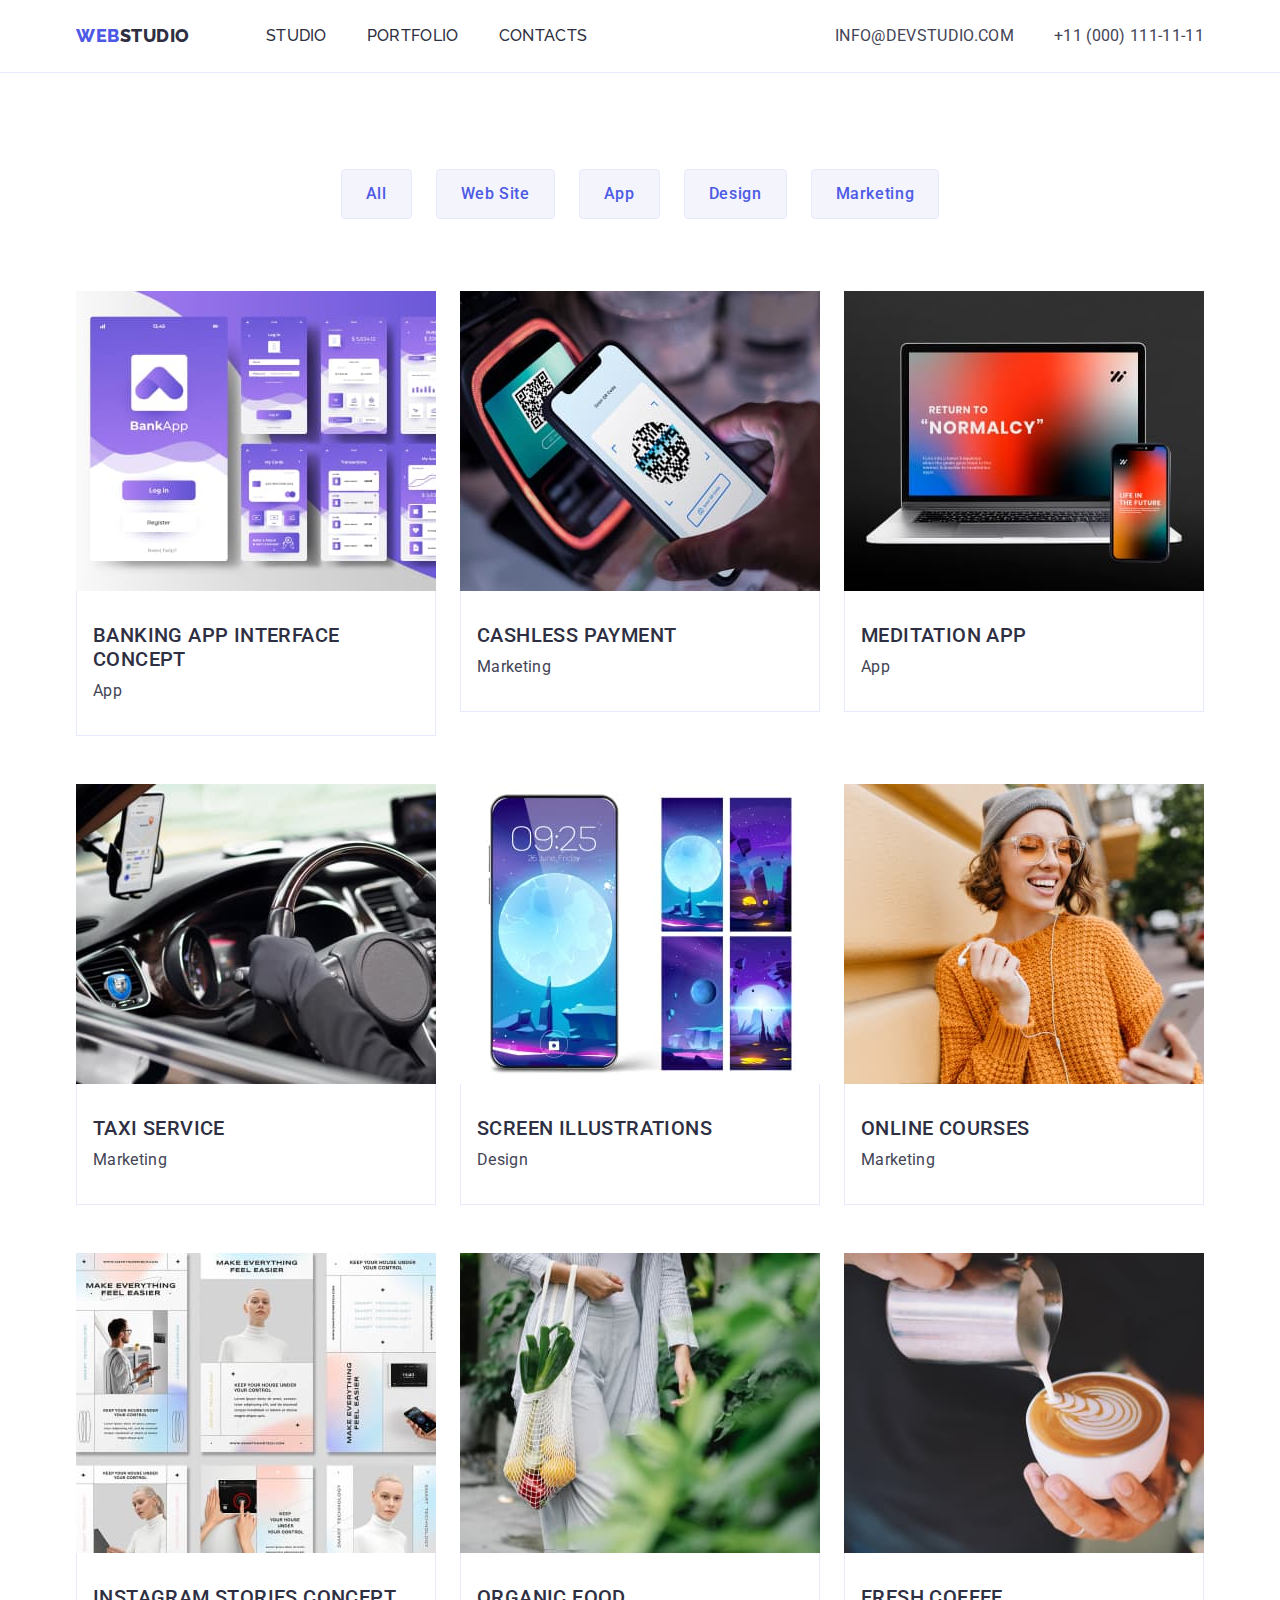
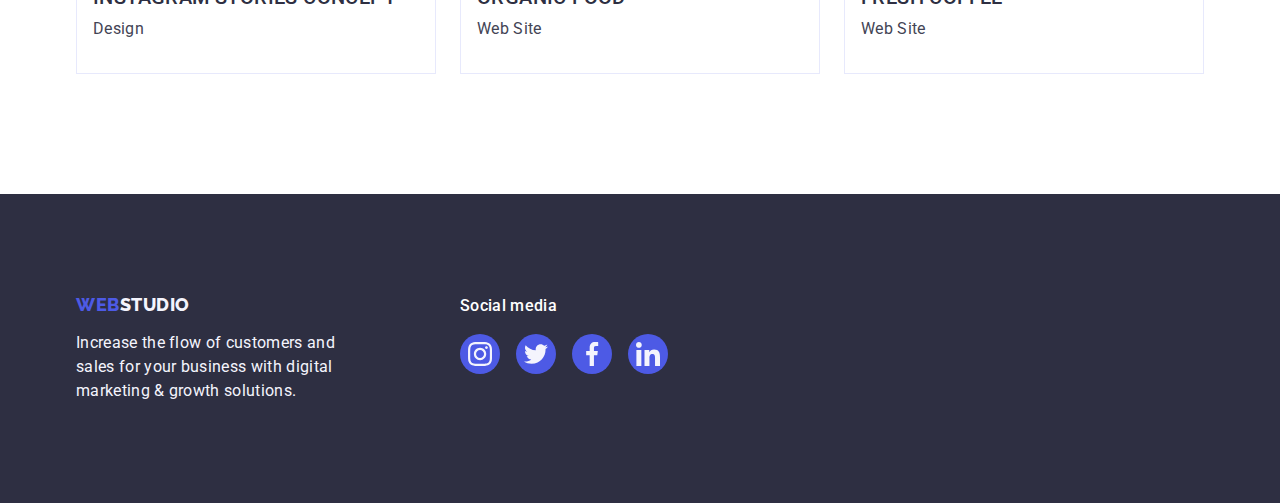
==== portfolio.html @ 532ce107 "initial" ====
<!DOCTYPE html>
<html lang="en">
  <head>
    <link
      rel="stylesheet"
      href="https://cdnjs.cloudflare.com/ajax/libs/modern-normalize/2.0.0/modern-normalize.min.css"
      integrity="sha512-4xo8blKMVCiXpTaLzQSLSw3KFOVPWhm/TRtuPVc4WG6kUgjH6J03IBuG7JZPkcWMxJ5huwaBpOpnwYElP/m6wg=="
      crossorigin="anonymous"
      referrerpolicy="no-referrer"
    />
    <link rel="preconnect" href="https://fonts.googleapis.com" />
    <link rel="preconnect" href="https://fonts.gstatic.com" crossorigin />
    <link
      href="https://fonts.googleapis.com/css2?family=Raleway:wght@100;200;300;400;500;600;700;800;900&family=Roboto:wght@100;300;400;500;700;900&display=swap"
      rel="stylesheet"
    />
    <link rel="preconnect" href="https://fonts.googleapis.com" />
    <link rel="preconnect" href="https://fonts.gstatic.com" crossorigin />
    <link
      href="https://fonts.googleapis.com/css2?family=Roboto:wght@100;300;400;500;700;900&display=swap"
      rel="stylesheet"
    />
    <link rel="stylesheet" href="./css/styles.css" />
    <meta charset="UTF-8" />
    <meta name="viewport" content="width=device-width, initial-scale=1.0" />
    <title>Document</title>
  </head>
  <body>
    <header class="header">
      <div class="headcon container">
        <nav class="nav-logo nav">
          <a href="./portfolio.html" class="nav-logo link"
            >Web<span class="span">Studio</span></a
          >
          <ul class="list">
            <li>
              <a href="./index.html" class="nav-link-list link">Studio</a>
            </li>
            <li>
              <a href="./portfolio.html" class="nav-link-list link"
                >Portfolio</a
              >
            </li>
            <li>
              <a href="contacts.html" class="nav-link-list link">Contacts</a>
            </li>
          </ul>
        </nav>
        <address class="address">
          <ul class="list">
            <li>
              <a href="mailto:info@devstudio.com" class="address-list link"
                >info@devstudio.com</a
              >
            </li>
            <li>
              <a href="tel:+110001111111" class="address-list link"
                >+11 (000) 111-11-11</a
              >
            </li>
          </ul>
        </address>
      </div>
    </header>
    <main>
      <section class="section-p">
        <div class="container">
          <h1 class="visually-hidden">it can not be empty</h1>

          <ul class="list-p">
            <li><button type="button" class="pbutton">All</button></li>
            <li><button type="button" class="pbutton">Web Site</button></li>
            <li><button type="button" class="pbutton">App</button></li>
            <li><button type="button" class="pbutton">Design</button></li>
            <li><button type="button" class="pbutton">Marketing</button></li>
          </ul>
          <ul class="list-p-two">
            <li class="list-p-two-item">
              <a href="" class="port link">
                <img
                  src="./images/pimg1.jpg"
                  alt="image"
                  width="360"
                  class="display"
                />
                <div class="list-p-two-con">
                  <h2 class="section-list">Banking App Interface Concept</h2>
                  <p class="section-par">App</p>
                </div>
              </a>
            </li>
            <li class="list-p-two-item">
              <a href="" class="port link">
                <img
                  src="./images/pimg2.jpg"
                  alt="image"
                  width="360"
                  class="display"
                />
                <div class="list-p-two-con">
                  <h2 class="section-list">Cashless Payment</h2>
                  <p class="section-par">Marketing</p>
                </div>
              </a>
            </li>
            <li class="list-p-two-item">
              <a href="" class="port link">
                <img
                  src="./images/pimg3.jpg"
                  alt="image"
                  width="360"
                  class="display"
                />
                <div class="list-p-two-con">
                  <h2 class="section-list">Meditation App</h2>
                  <p class="section-par">App</p>
                </div>
              </a>
            </li>
            <li class="list-p-two-item">
              <a href="" class="port link">
                <img
                  src="./images/pimg4.jpg"
                  alt="image"
                  width="360"
                  class="display"
                />
                <div class="list-p-two-con">
                  <h2 class="section-list">Taxi Service</h2>
                  <p class="section-par">Marketing</p>
                </div>
              </a>
            </li>
            <li class="list-p-two-item">
              <a href="" class="port link">
                <img
                  src="./images/pimg5.jpg"
                  alt="image"
                  width="360"
                  class="display"
                />
                <div class="list-p-two-con">
                  <h2 class="section-list">Screen Illustrations</h2>
                  <p class="section-par">Design</p>
                </div>
              </a>
            </li>
            <li class="list-p-two-item">
              <a href="" class="port link">
                <img
                  src="./images/pimg6.jpg"
                  alt="image"
                  width="360"
                  class="display"
                />
                <div class="list-p-two-con">
                  <h2 class="section-list">Online Courses</h2>
                  <p class="section-par">Marketing</p>
                </div>
              </a>
            </li>
            <li class="list-p-two-item">
              <a href="" class="port link">
                <img
                  src="./images/pimg7.jpg"
                  alt="image"
                  width="360"
                  class="display"
                />
                <div class="list-p-two-con">
                  <h2 class="section-list">Instagram Stories Concept</h2>
                  <p class="section-par">Design</p>
                </div>
              </a>
            </li>
            <li class="list-p-two-item">
              <a href="" class="port link">
                <img
                  src="./images/pimg8.jpg"
                  alt="image"
                  width="360"
                  class="display"
                />
                <div class="list-p-two-con">
                  <h2 class="section-list">Organic Food</h2>
                  <p class="section-par">Web Site</p>
                </div>
              </a>
            </li>
            <li class="list-p-two-item">
              <a href="" class="port link">
                <img
                  src="./images/pimg9.jpg"
                  alt="image"
                  width="360"
                  class="display"
                />
                <div class="list-p-two-con">
                  <h2 class="section-list">Fresh Coffee</h2>
                  <p class="section-par">Web Site</p>
                </div>
              </a>
            </li>
          </ul>
        </div>
      </section>
    </main>
    <footer class="foter">
        <div class="container">
          <div class="footer-wrap">
            <a href="./index.html" class="nav-logo link footer-link"
              >Web<span class="span-foter">Studio</span></a
            >
            <p class="foter-par">
              Increase the flow of customers and sales for your business with
              digital marketing & growth solutions.
            </p>
          </div>
          
          <div>
            <p class="footer-socmed">Social media</p>
            <ul class="footer-socmed-list">
              <!-- Insta -->
              <li class="footer-socmed-items">
                <a href="" class="footer-socmed-listitems-link">
                  <svg
                    class="socmed-svg"
                    xmlns="http://www.w3.org/2000/svg"
                    width="24"
                    height="24"
                  >
                  <use href="./images/icons.svg#foot-insta"></use>
                  </svg>
                </a>
              </li>
  
              <!-- Twitter -->
              <li class="footer-socmed-items">
                <a href="" class="footer-socmed-listitems-link">
                  <svg
                    class="socmed-svg"
                    xmlns="http://www.w3.org/2000/svg"
                    width="24"
                    height="24"
                  >
                  <use href="./images/icons.svg#foot-twit"></use>
                  </svg>
                </a>
              </li>
  
              <!-- facebook -->
              <li class="footer-socmed-items">
                <a href="" class="footer-socmed-listitems-link">
                  <svg
                    class="socmed-svg"
                    xmlns="http://www.w3.org/2000/svg"
                    width="24"
                    height="24"
                  >
                  <use href="./images/icons.svg#foot-fb"></use>
                  </svg>
                </a>
              </li>
  
              <!-- linkedin -->
              <li class="footer-socmed-items">
                <a href="" class="footer-socmed-listitems-link">
                  <svg
                    class="socmed-svg"
                    xmlns="http://www.w3.org/2000/svg"
                    width="24"
                    height="24"
                  >
                  <use href="./images/icons.svg#foot-link"></use>
                  </svg>
                </a>
              </li>  
  
            </ul>
          </div>
        </div>
      </footer>
  </body>
</html>
---- css/styles.css ----
:root {
  --blue: #4d5ae5;
  --grey: #2e2f42;
  --secbgcolor: #2e2f42;
  --parcolor: #434455;
  --fotcolor: #f4f4fd;
  --white:#fff;
}
* {
  box-sizing: border-box;
  margin: 0;
  padding: 0;
}
body {
  font-family: "Roboto", sans-serif;
  color: #434455;
  background-color: #ffffff;
}
.h-shadow {
  box-shadow: 0px 2px 1px rgba(46, 47, 66, 0.08),
    0px 1px 1px rgba(46, 47, 66, 0.16), 0px 1px 6px rgba(46, 47, 66, 0.08);
}
.nav-logo {
  font-family: "Raleway", sans-serif;
  font-weight: 800;
  font-size: 18px;
  line-height: 1.17;
  letter-spacing: 0.03em;
  text-transform: uppercase;
  color: var(--blue);
  margin-right: 76px;
}
.headcon {
  display: flex;
  justify-content: space-between;
  height: 72px;
}
.link {
  text-decoration: none;
  text-transform: uppercase;
}
.span {
  color: #2e2f42;
}
.list {
  list-style: none;
  display: flex;
  gap: 40px;
}
.nav-link-list {
  font-weight: 500;
  font-size: 16px;
  color: var(--grey);

  line-height: 1.5;
  letter-spacing: 0.02em;
  padding: 24px 0 24px;
}

.nav-link-list:hover {
  color: #404bbf;
}
.nav-link-list:focus {
  color: #404bbf;
}
.address {
  font-style: normal;
}
.address-list {
  line-height: 1.5;
  letter-spacing: 0.02em;
  color: #434455;
}

.address-list:hover {
  color: #404bbf;
}
.address-list:focus {
  color: #404bbf;
}
.sectionone {
  background-color: var(--secbgcolor);
  padding: 188px 0;
  margin: 0 auto;
  max-width: 1440px;
  background-image: linear-gradient(
      rgba(46, 47, 66, 0.7),
      rgba(46, 47, 66, 0.7)
    ),
    url(../images/people-office.jpg);
  background-repeat: no-repeat;
  background-position: center;
  background-size: cover;
}
.list-svg {
  display: flex;
  align-items: center;
  justify-content: center;
  height: 112px;
  background-color: #f4f4fd;
  border-radius: 4px;
  margin-bottom: 8px;
}
.section-header {
  font-size: 56px;
  line-height: 1.07;
  text-align: center;
  letter-spacing: 0.02em;
  color: #ffffff;
  max-width: 496px;
  margin: 0 auto 48px;
}
.button {
  background-color: #4d5ae5;
  font-family: "Roboto", sans-serif;
  font-weight: 500;
  font-size: 16px;
  line-height: 1.5;
  letter-spacing: 0.04em;
  color: #ffffff;
  cursor: pointer;
  display: block;
  min-width: 169px;
  height: 56px;
  border: none;
  border-radius: 4px;
  margin: 0 auto;
}
.pbutton {
  font-family: "Roboto", sans-serif;
  font-weight: 500;
  font-size: 16px;
  line-height: 1.5;
  letter-spacing: 0.04em;
  color: var(--blue);
  background-color: var(--fotcolor);
  cursor: pointer;
  padding: 12px 24px;
  border: 1px solid #e7e9fc;
  border-radius: 4px;
}

.button:hover {
  background-color: #404bbf;
}
.button:focus {
  background-color: #404bbf;
}
/* .card-section {
  box-shadow: 0px 1px 6px rgba(46, 47, 66, 0.08),
    0px 1px 1px rgba(46, 47, 66, 0.16), 0px 2px 1px rgba(46, 47, 66, 0.8);
    border-radius: 0px 0px 4px 4px;

} */
.social-media{
    display: flex;
    justify-content: center;
    gap: 24px;
}
.section-list {
  font-weight: 500;
  font-size: 20px;
  line-height: 1.2;
  letter-spacing: 0.02em;
  color: var(--secbgcolor);
  margin-bottom: 8px;
  text-align: left;
}
.section-par {
  font-size: 16px;
  line-height: 1.5;
  letter-spacing: 0.02em;
  color: var(--parcolor);
  text-align: left;
  text-transform: capitalize;
}
.section-c-head {
  font-size: 36px;
  line-height: 1.11;
  text-align: center;
  letter-spacing: 0.02em;
  text-transform: capitalize;
  color: var(--secbgcolor);
  margin-bottom: 72px;
}
.section-c-item {
  width: calc((100% - 48px) / 3);
}
.section-d {
  background-color: #f4f4fd;
  padding: 120px 0;
}
.section-d-list {
  background-color: #ffffff;
  width: calc((100% - 72px) / 4);
  border-radius: 0px 0px 4px 4px;
  /* h4 */
  box-shadow: 0px 1px 6px rgba(46, 47, 66, 0.08),
    0px 1px 1px rgba(46, 47, 66, 0.16), 0px 2px 1px rgba(46, 47, 66, 0.08);
}
.socmed{
width: 40px;
height: 40px;
list-style: none;
}
.socmed-link{
  width: 100%;
  height: 100%;
  background-color: var(--blue);
  border-radius: 50%;
  display: flex;
  align-items: center;
  justify-content: center;
}
.socmed-link:hover{
  background-color: #404bbf ;
}
.socmed-link:focus{
  background-color: #404bbf ;
}
.socmed-svg{
fill: var(--fotcolor);
}

/* section5 */
.customers{
 padding: 120px 0; 
}
.cust-header{
font-size: 36px;
line-height: 1.11;
color: var(--grey);
margin-bottom: 72px;
}
.cust-list{
  display: flex;
  gap: 24px;
  list-style: none;
}
.cust-list-item{
  width: calc((100% - 120px) / 6);
  height: 88px;
}
.cust-list-link{
  width: 100%;
  height: 100%;
  border: 1px solid #8e8f99;
  border-radius: 4px;
  display: flex;
  align-items: center;
  justify-content: center;
  color: #8e8f99;
}
.cust-list-link:hover, .cust-list-link:focus{
  border-color: #404bbf ;
  color:  #404bbf ;
}


.cust-svg{
  fill: currentColor;
}


/* footer */
/* hw4 */
.footer-wrap{
  margin-right: 120px;
}
.footer-socmed{
font-weight: 500;
font-size: 16px;
line-height: 1.5;
letter-spacing: 0.02em;
color:var(--white);
margin-bottom: 16px;
}

.footer-socmed-list{
  display: flex;
  gap: 16px;
  list-style: none;
}
.footer-socmed-items{
  width: 40px;
  height: 40px;
}
.footer-socmed-listitems-link{
  width: 100%;
  height: 100%;
  background-color: var(--blue);
  border-radius: 50%;
  display: flex;
  align-items: center;
  justify-content: center;
}
.footer-socmed-listitems-link:hover, .footer-socmed-listitems-link:focus{
  background-color: #31d0aa;
}
/* .foot-socmed-svg{
  fill: var(--fotcolor);
} */
.foter {
  background-color: var(--grey);
  padding: 100px 0;
}
.foter>.container{
  display:flex;
  align-items: baseline;
}
.span-foter {
  color: #f4f4fd;
}
.foter-par {
  line-height: 1.5;
  color: var(--fotcolor);
  letter-spacing: 0.02em;
  max-width: 264px;
}

.pbutton:hover, .pbutton:focus {
  color: #ffffff;
  background-color: #404bbf;
  border: 1px solid transparent;
  box-shadow: 0px 3px 1px rgba(0, 0, 0, 0.1), 0px 2px 1px rgba(0, 0, 0, 0.08),
    0px 2px 2px rgba(0, 0, 0, 0.12);
}
.port.link{
  display: block;
}
.port.link:hover, .port.link:focus{
  box-shadow: 0px 1px 6px rgba(46, 47, 66, 0.08),
  0px 1px 1px rgba(46, 47, 66, 0.16), 0px 2px 1px rgba(46, 47, 66, 0.08);
}
.display {
  display: block;
}
.header {
  border-bottom: 1px solid #e7e9fc;
}
.container {
  /* display: flex; */
  width: 1158px;
  margin: 0 auto;
  padding: 0 15px;
}

.nav,
.address {
  display: flex;
  align-items: center;
}
.sectiontwo {
  padding: 120px 0;
}
.listabout {
  list-style: none;
  display: flex;
  gap: 24px;
}
.section-par-team {
  font-size: 16px;
  line-height: 1.5;
  letter-spacing: 0.02em;
  color: var(--parcolor);
  text-align: center;
}
.listabout .section-par {
  font-size: 16px;
  line-height: 1.5;
  letter-spacing: 0.02em;
  color: var(--parcolor);
  text-align: left;
  /* text-align: center; */
}
.visually-hidden {
  position: absolute;
  width: 1px;
  height: 1px;
  margin: -1px;
  border: 0;
  padding: 0;

  white-space: nowrap;
  clip-path: inset(100%);
  clip: rect(0 0 0 0);
  overflow: hidden;
  outline: 0;
  outline-offset: 0;
}
.list-item {
  /* margin-right: 24px;    */
  width: calc((100% - 72px) / 4);
}

.section-c {
  padding: 120px;
}
.section-c-item {
  width: calc((100% - 48px) / 3);
}

.section-d-header {
  text-align: center;
  margin-bottom: 8px;
}
.section-d-item {
  padding: 32px 0;
}
.footer-link {
  display: inline-block;
  margin-bottom: 16px;
}
.section-p {
  padding-top: 96px;
  padding-bottom: 120px;
}
.list-p {
  list-style: none;
  display: flex;
  justify-content: center;
  margin-bottom: 72px;
  gap: 24px;
}
.list-p-two {
  list-style: none;
  display: flex;
  flex-wrap: wrap;
  column-gap: 24px;
  row-gap: 48px;
}
.list-p-two-item {
  width: calc((100% - 48px) / 3);
}
.list-p-two-con {
  padding: 32px 16px;
  border: 1px solid #e7e9fc;
  border-top: none;
}
.foterlink {
  line-height: 1.5;
  display: inline-block;
  letter-spacing: 0.02em;
  max-width: 264px;
  margin-bottom: 16px;
}
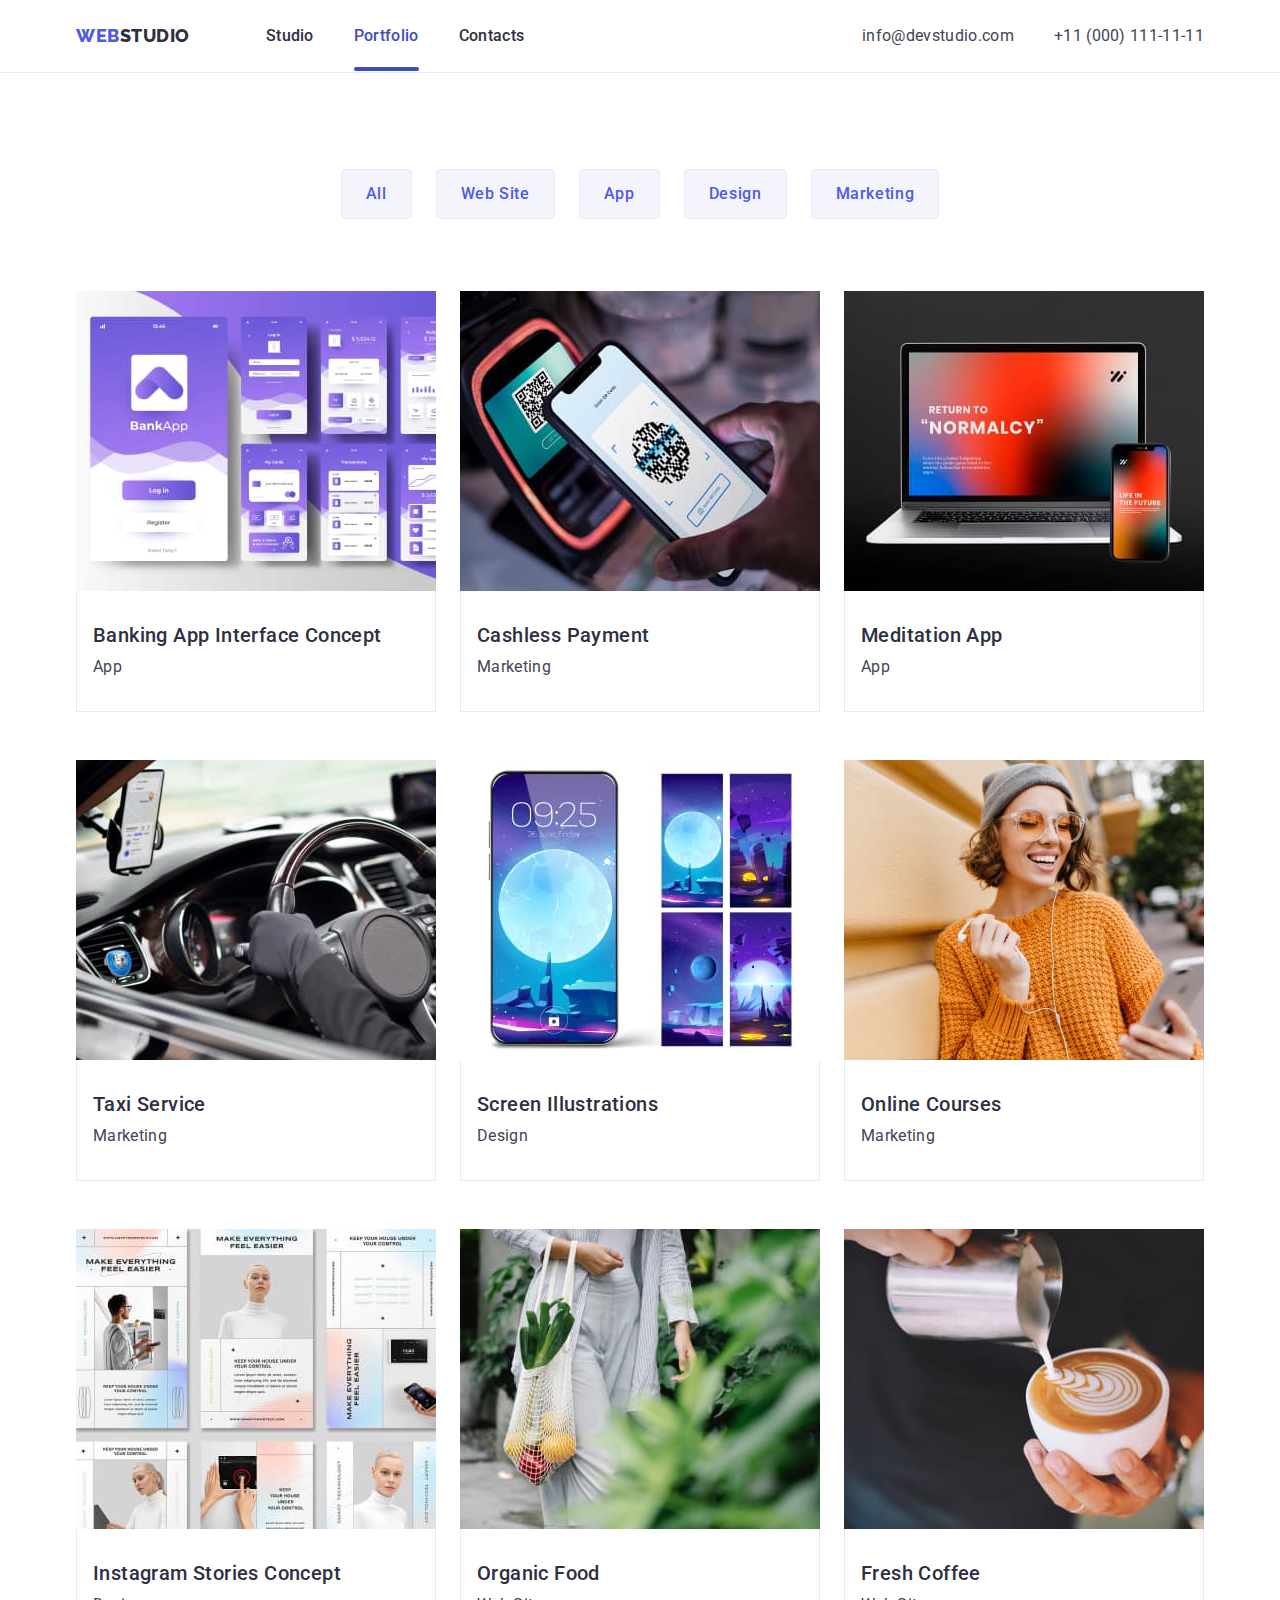
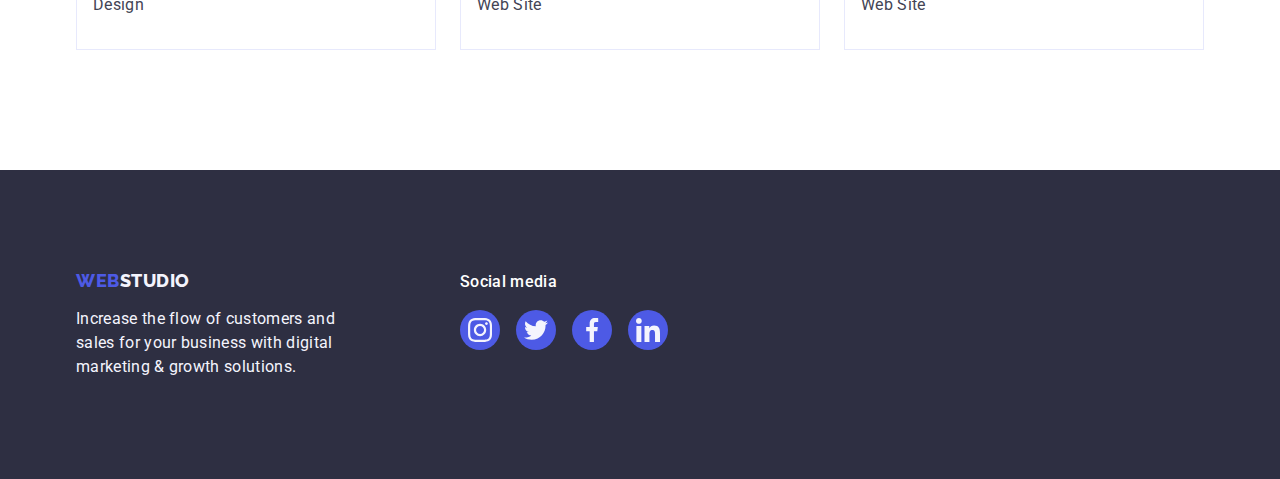
==== commit b3ca75cc: "updatehw5" ====
--- a/portfolio.html
+++ b/portfolio.html
@@ -28,22 +28,20 @@
   <body>
     <header class="header">
       <div class="headcon container">
-        <nav class="nav-logo nav">
+        <nav class="nav">
           <a href="./portfolio.html" class="nav-logo link"
             >Web<span class="span">Studio</span></a
           >
           <ul class="list">
+            <li class="nav-list-item">
+              <a href="./index.html" class="nav-link-list link">Studio</a>
+            </li>
             <li>
-              <a href="./index.html" class="nav-link-list link">Studio</a>
-            </li>
-            <li>
-              <a href="./portfolio.html" class="nav-link-list link"
+              <a href="./portfolio.html" class="active nav-link-list link"
                 >Portfolio</a
               >
             </li>
-            <li>
-              <a href="contacts.html" class="nav-link-list link">Contacts</a>
-            </li>
+            <li><a href="" class="nav-link-list link ">Contacts</a></li>
           </ul>
         </nav>
         <address class="address">
--- a/css/styles.css
+++ b/css/styles.css
@@ -37,7 +37,7 @@
 }
 .link {
   text-decoration: none;
-  text-transform: uppercase;
+  
 }
 .span {
   color: #2e2f42;
@@ -47,7 +47,7 @@
   display: flex;
   gap: 40px;
 }
-.nav-link-list {
+.nav-link-list{
   font-weight: 500;
   font-size: 16px;
   color: var(--grey);
@@ -55,7 +55,9 @@
   line-height: 1.5;
   letter-spacing: 0.02em;
   padding: 24px 0 24px;
-}
+
+}
+
 
 .nav-link-list:hover {
   color: #404bbf;
@@ -70,6 +72,7 @@
   line-height: 1.5;
   letter-spacing: 0.02em;
   color: #434455;
+ 
 }
 
 .address-list:hover {
@@ -202,6 +205,7 @@
 width: 40px;
 height: 40px;
 list-style: none;
+
 }
 .socmed-link{
   width: 100%;
@@ -211,6 +215,8 @@
   display: flex;
   align-items: center;
   justify-content: center;
+  /* hw5 */
+  transition:color 250ms cubic-bezier(0.4,0,0.2,1);
 }
 .socmed-link:hover{
   background-color: #404bbf ;
@@ -444,3 +450,20 @@
   max-width: 264px;
   margin-bottom: 16px;
 }
+/* HW5 */
+.active.link{
+  color:#404bbf;
+  position: relative;
+  transition: color 250ms cubic-bezier(0.4, 0, 0.2, 1);
+}
+ 
+.active::after{
+    content: '';
+    position: absolute;
+    left: 0;
+    bottom: -2px;
+    height: 4px;
+    border-radius: 2px;
+    width: 100%;
+    background-color:#404bbf;
+} 
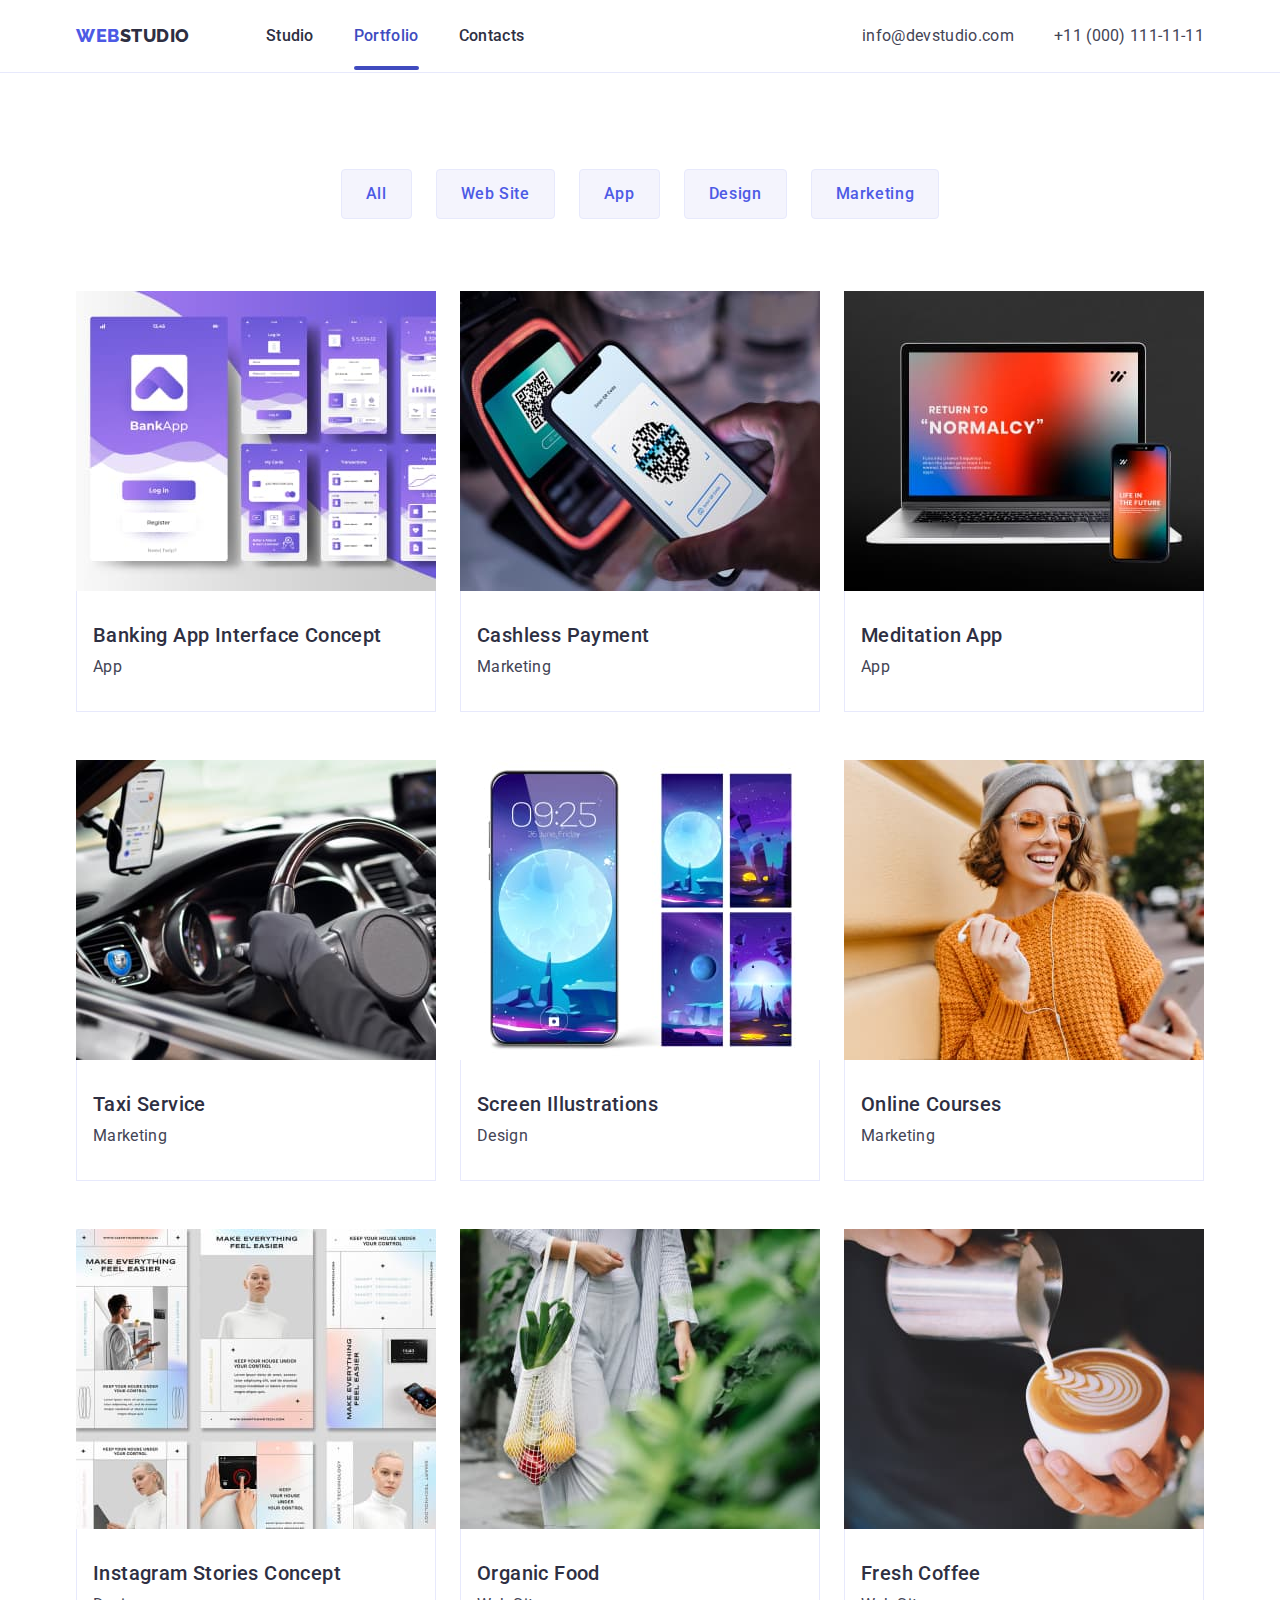
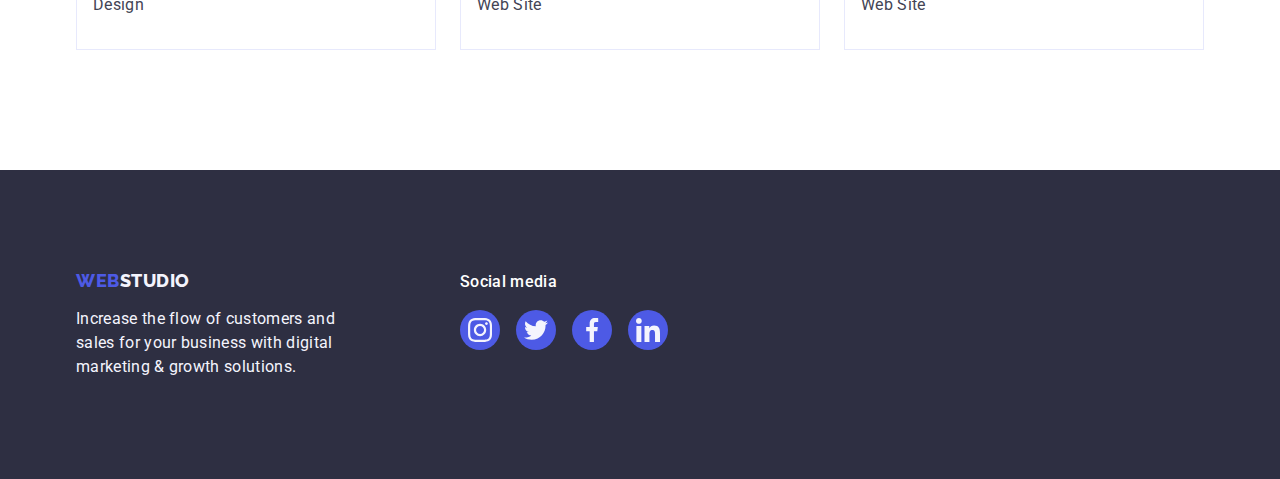
==== commit 52b92860: "Update portfolio.html" ====
--- a/portfolio.html
+++ b/portfolio.html
@@ -46,7 +46,7 @@
         </nav>
         <address class="address">
           <ul class="list">
-            <li>
+            <li class="contact">
               <a href="mailto:info@devstudio.com" class="address-list link"
                 >info@devstudio.com</a
               >
--- a/css/styles.css
+++ b/css/styles.css
@@ -51,14 +51,10 @@
   font-weight: 500;
   font-size: 16px;
   color: var(--grey);
-
   line-height: 1.5;
   letter-spacing: 0.02em;
   padding: 24px 0 24px;
-
-}
-
-
+}
 .nav-link-list:hover {
   color: #404bbf;
 }
@@ -74,7 +70,6 @@
   color: #434455;
  
 }
-
 .address-list:hover {
   color: #404bbf;
 }
@@ -128,6 +123,7 @@
   border: none;
   border-radius: 4px;
   margin: 0 auto;
+  transition: background-color 250ms cubic-bezier(0.4, 0, 0.2, 1);
 }
 .pbutton {
   font-family: "Roboto", sans-serif;
@@ -142,7 +138,6 @@
   border: 1px solid #e7e9fc;
   border-radius: 4px;
 }
-
 .button:hover {
   background-color: #404bbf;
 }
@@ -153,7 +148,6 @@
   box-shadow: 0px 1px 6px rgba(46, 47, 66, 0.08),
     0px 1px 1px rgba(46, 47, 66, 0.16), 0px 2px 1px rgba(46, 47, 66, 0.8);
     border-radius: 0px 0px 4px 4px;
-
 } */
 .social-media{
     display: flex;
@@ -205,7 +199,6 @@
 width: 40px;
 height: 40px;
 list-style: none;
-
 }
 .socmed-link{
   width: 100%;
@@ -216,7 +209,7 @@
   align-items: center;
   justify-content: center;
   /* hw5 */
-  transition:color 250ms cubic-bezier(0.4,0,0.2,1);
+  transition: background-color 250ms cubic-bezier(0.4, 0, 0.2, 1);
 }
 .socmed-link:hover{
   background-color: #404bbf ;
@@ -227,7 +220,6 @@
 .socmed-svg{
 fill: var(--fotcolor);
 }
-
 /* section5 */
 .customers{
  padding: 120px 0; 
@@ -256,18 +248,17 @@
   align-items: center;
   justify-content: center;
   color: #8e8f99;
+  /* h5 */
+  transition: border-color 250ms cubic-bezier(0.4, 0, 0.2, 1),color 250ms cubic-bezier(0.4, 0, 0.2, 1);
+  
 }
 .cust-list-link:hover, .cust-list-link:focus{
   border-color: #404bbf ;
   color:  #404bbf ;
 }
-
-
 .cust-svg{
   fill: currentColor;
 }
-
-
 /* footer */
 /* hw4 */
 .footer-wrap{
@@ -281,7 +272,6 @@
 color:var(--white);
 margin-bottom: 16px;
 }
-
 .footer-socmed-list{
   display: flex;
   gap: 16px;
@@ -299,6 +289,7 @@
   display: flex;
   align-items: center;
   justify-content: center;
+  transition: background-color 250ms cubic-bezier(0.4, 0, 0.2, 1);
 }
 .footer-socmed-listitems-link:hover, .footer-socmed-listitems-link:focus{
   background-color: #31d0aa;
@@ -323,7 +314,6 @@
   letter-spacing: 0.02em;
   max-width: 264px;
 }
-
 .pbutton:hover, .pbutton:focus {
   color: #ffffff;
   background-color: #404bbf;
@@ -350,7 +340,6 @@
   margin: 0 auto;
   padding: 0 15px;
 }
-
 .nav,
 .address {
   display: flex;
@@ -386,7 +375,6 @@
   margin: -1px;
   border: 0;
   padding: 0;
-
   white-space: nowrap;
   clip-path: inset(100%);
   clip: rect(0 0 0 0);
@@ -398,14 +386,12 @@
   /* margin-right: 24px;    */
   width: calc((100% - 72px) / 4);
 }
-
 .section-c {
   padding: 120px;
 }
 .section-c-item {
   width: calc((100% - 48px) / 3);
 }
-
 .section-d-header {
   text-align: center;
   margin-bottom: 8px;
@@ -461,9 +447,74 @@
     content: '';
     position: absolute;
     left: 0;
-    bottom: -2px;
+    bottom: -1px;
     height: 4px;
     border-radius: 2px;
     width: 100%;
     background-color:#404bbf;
 } 
+.contact>.link{
+  transition: color 250ms cubic-bezier(0.4, 0, 0.2, 1);
+}
+.modal{
+  position: fixed;
+  top: 0;
+  width: 100%;
+  height: 100%;
+  background-color: rgba(46, 47, 66, 0.4);
+  transition: opacity 250ms cubic-bezier(0.4, 0, 0.2, 1),
+    visibility 250ms cubic-bezier(0.4, 0, 0.2, 1);
+}
+
+.is-hidden {
+  opacity: 0;
+  visibility: hidden;
+  pointer-events: none;
+}
+.modal-window {
+  position: absolute;
+  top: 50%;
+  left: 50%;
+  transform: translate(-50%, -50%) scale(1);
+  width: 408px;
+  min-height: 584px;
+  background:#fcfcfc;
+  box-shadow: 0px 1px 1px rgba(0, 0, 0, 0.14), 0px 1px 3px rgba(0, 0, 0, 0.12),
+    0px 2px 1px rgba(0, 0, 0, 0.2);
+  border-radius: 4px;
+  transition: transform 250ms cubic-bezier(0.4, 0, 0.2, 1);
+}
+
+
+.mod-button-close {
+  position: absolute;
+  top: 24px;
+  right: 24px;
+  width: 24px;
+  height: 24px;
+  border-radius: 50%;
+  display: flex;
+  align-items: center;
+  justify-content: center;
+  background-color: #e7e9fc;
+  border: 1px solid rgba(0, 0, 0, 0.1);
+  padding: 0;
+  cursor: pointer;
+  transition: background-color 250ms cubic-bezier(0.4, 0, 0.2, 1),
+    border 250ms cubic-bezier(0.4, 0, 0.2, 1);
+}
+
+.mod-button-close:hover,
+.mod-button-close:focus {
+  background-color:#404bbf;
+  border: none;
+}
+
+.mod-button-close-svg {
+  transition: fill 250ms cubic-bezier(0.4, 0, 0.2, 1);
+}
+
+.mod-button-close:hover,
+.mod-button-close:focus {
+  fill:#ffffff;
+}
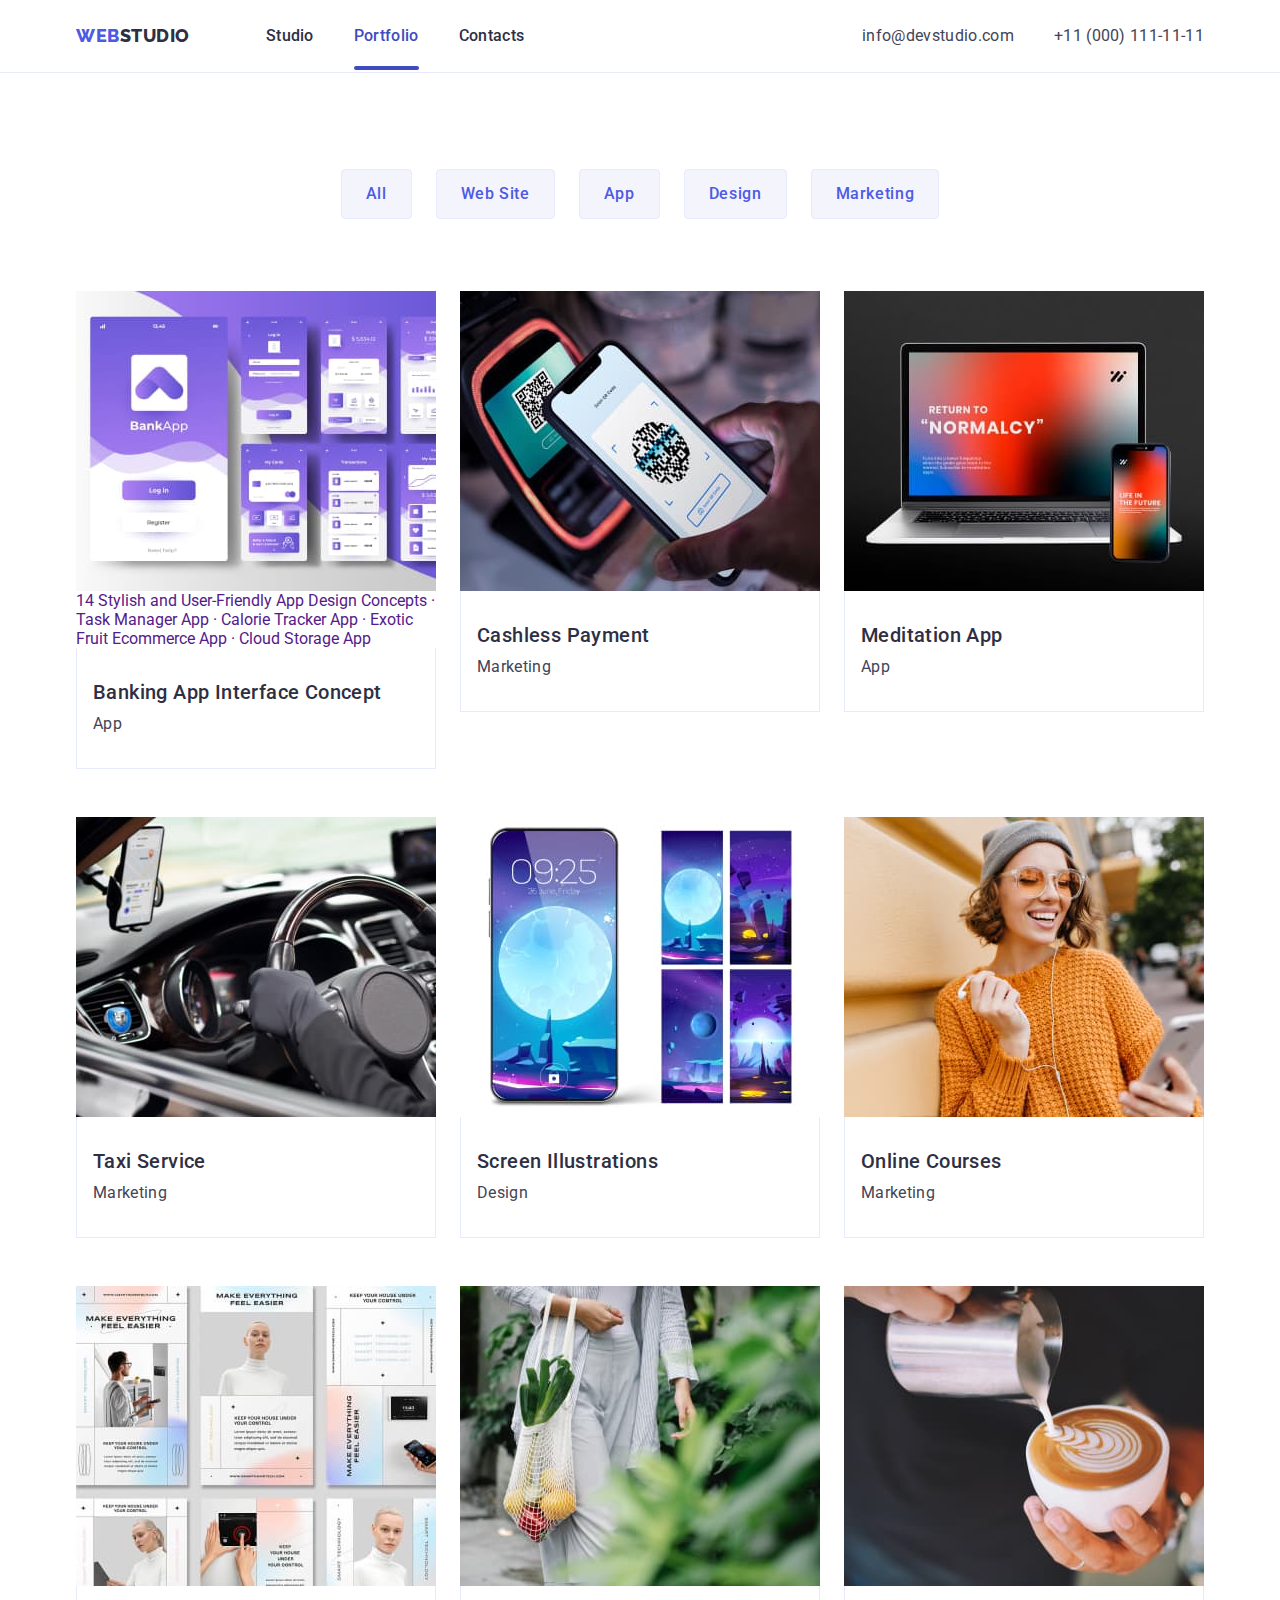
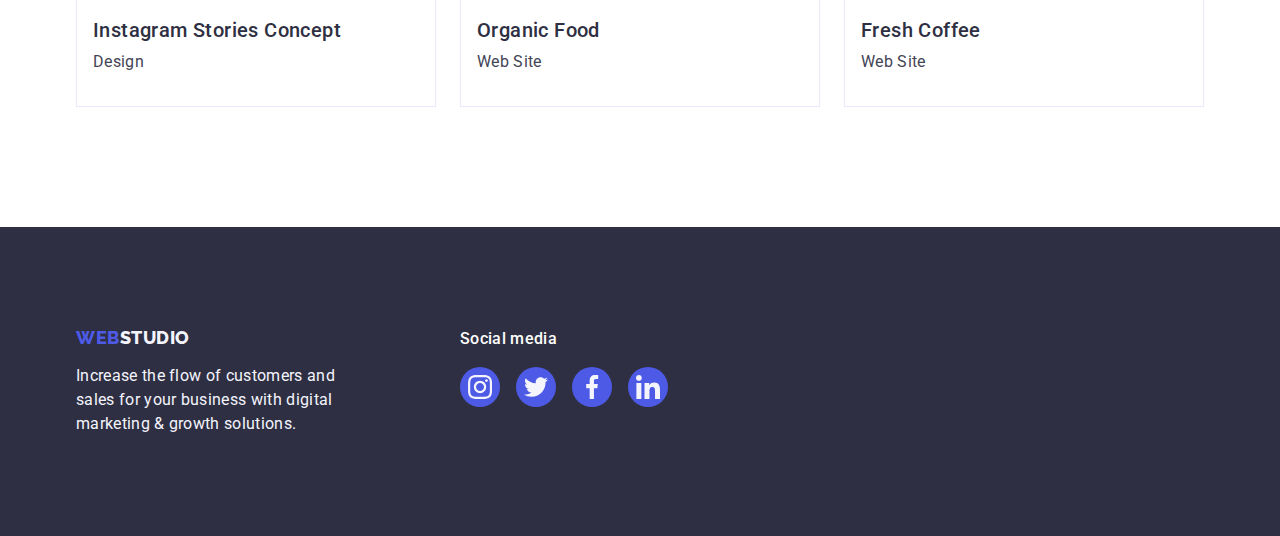
==== commit 554ed990: "card" ====
--- a/portfolio.html
+++ b/portfolio.html
@@ -51,7 +51,7 @@
                 >info@devstudio.com</a
               >
             </li>
-            <li>
+            <li class="contact">
               <a href="tel:+110001111111" class="address-list link"
                 >+11 (000) 111-11-11</a
               >
@@ -72,15 +72,20 @@
             <li><button type="button" class="pbutton">Design</button></li>
             <li><button type="button" class="pbutton">Marketing</button></li>
           </ul>
+
           <ul class="list-p-two">
             <li class="list-p-two-item">
               <a href="" class="port link">
-                <img
+                <div class="card-image">
+                  <img
                   src="./images/pimg1.jpg"
                   alt="image"
                   width="360"
                   class="display"
                 />
+                <p class="card-desc">14 Stylish and User-Friendly App Design Concepts · Task Manager App · Calorie Tracker App · Exotic Fruit Ecommerce App · Cloud Storage App</p>
+                </div>
+                
                 <div class="list-p-two-con">
                   <h2 class="section-list">Banking App Interface Concept</h2>
                   <p class="section-par">App</p>
--- a/css/styles.css
+++ b/css/styles.css
@@ -4,7 +4,7 @@
   --secbgcolor: #2e2f42;
   --parcolor: #434455;
   --fotcolor: #f4f4fd;
-  --white:#fff;
+  --white: #fff;
 }
 * {
   box-sizing: border-box;
@@ -12,7 +12,7 @@
   padding: 0;
 }
 body {
-  font-family: "Roboto", sans-serif;
+  font-family: 'Roboto', sans-serif;
   color: #434455;
   background-color: #ffffff;
 }
@@ -21,7 +21,7 @@
     0px 1px 1px rgba(46, 47, 66, 0.16), 0px 1px 6px rgba(46, 47, 66, 0.08);
 }
 .nav-logo {
-  font-family: "Raleway", sans-serif;
+  font-family: 'Raleway', sans-serif;
   font-weight: 800;
   font-size: 18px;
   line-height: 1.17;
@@ -37,7 +37,6 @@
 }
 .link {
   text-decoration: none;
-  
 }
 .span {
   color: #2e2f42;
@@ -47,7 +46,7 @@
   display: flex;
   gap: 40px;
 }
-.nav-link-list{
+.nav-link-list {
   font-weight: 500;
   font-size: 16px;
   color: var(--grey);
@@ -68,7 +67,6 @@
   line-height: 1.5;
   letter-spacing: 0.02em;
   color: #434455;
- 
 }
 .address-list:hover {
   color: #404bbf;
@@ -110,7 +108,7 @@
 }
 .button {
   background-color: #4d5ae5;
-  font-family: "Roboto", sans-serif;
+  font-family: 'Roboto', sans-serif;
   font-weight: 500;
   font-size: 16px;
   line-height: 1.5;
@@ -126,7 +124,7 @@
   transition: background-color 250ms cubic-bezier(0.4, 0, 0.2, 1);
 }
 .pbutton {
-  font-family: "Roboto", sans-serif;
+  font-family: 'Roboto', sans-serif;
   font-weight: 500;
   font-size: 16px;
   line-height: 1.5;
@@ -137,6 +135,11 @@
   padding: 12px 24px;
   border: 1px solid #e7e9fc;
   border-radius: 4px;
+  /* hw5 */
+  transition: color 250ms cubic-bezier(0.4, 0, 0.2, 1),
+    background-color 250ms cubic-bezier(0.4, 0, 0.2, 1),
+    border-color 250ms cubic-bezier(0.4, 0, 0.2, 1),
+    box-shadow 250ms cubic-bezier(0.4, 0, 0.2, 1);
 }
 .button:hover {
   background-color: #404bbf;
@@ -149,10 +152,10 @@
     0px 1px 1px rgba(46, 47, 66, 0.16), 0px 2px 1px rgba(46, 47, 66, 0.8);
     border-radius: 0px 0px 4px 4px;
 } */
-.social-media{
-    display: flex;
-    justify-content: center;
-    gap: 24px;
+.social-media {
+  display: flex;
+  justify-content: center;
+  gap: 24px;
 }
 .section-list {
   font-weight: 500;
@@ -195,12 +198,12 @@
   box-shadow: 0px 1px 6px rgba(46, 47, 66, 0.08),
     0px 1px 1px rgba(46, 47, 66, 0.16), 0px 2px 1px rgba(46, 47, 66, 0.08);
 }
-.socmed{
-width: 40px;
-height: 40px;
-list-style: none;
-}
-.socmed-link{
+.socmed {
+  width: 40px;
+  height: 40px;
+  list-style: none;
+}
+.socmed-link {
   width: 100%;
   height: 100%;
   background-color: var(--blue);
@@ -211,35 +214,35 @@
   /* hw5 */
   transition: background-color 250ms cubic-bezier(0.4, 0, 0.2, 1);
 }
-.socmed-link:hover{
-  background-color: #404bbf ;
-}
-.socmed-link:focus{
-  background-color: #404bbf ;
-}
-.socmed-svg{
-fill: var(--fotcolor);
+.socmed-link:hover {
+  background-color: #404bbf;
+}
+.socmed-link:focus {
+  background-color: #404bbf;
+}
+.socmed-svg {
+  fill: var(--fotcolor);
 }
 /* section5 */
-.customers{
- padding: 120px 0; 
-}
-.cust-header{
-font-size: 36px;
-line-height: 1.11;
-color: var(--grey);
-margin-bottom: 72px;
-}
-.cust-list{
+.customers {
+  padding: 120px 0;
+}
+.cust-header {
+  font-size: 36px;
+  line-height: 1.11;
+  color: var(--grey);
+  margin-bottom: 72px;
+}
+.cust-list {
   display: flex;
   gap: 24px;
   list-style: none;
 }
-.cust-list-item{
+.cust-list-item {
   width: calc((100% - 120px) / 6);
   height: 88px;
 }
-.cust-list-link{
+.cust-list-link {
   width: 100%;
   height: 100%;
   border: 1px solid #8e8f99;
@@ -249,39 +252,40 @@
   justify-content: center;
   color: #8e8f99;
   /* h5 */
-  transition: border-color 250ms cubic-bezier(0.4, 0, 0.2, 1),color 250ms cubic-bezier(0.4, 0, 0.2, 1);
-  
-}
-.cust-list-link:hover, .cust-list-link:focus{
-  border-color: #404bbf ;
-  color:  #404bbf ;
-}
-.cust-svg{
+  transition: border-color 250ms cubic-bezier(0.4, 0, 0.2, 1),
+    color 250ms cubic-bezier(0.4, 0, 0.2, 1);
+}
+.cust-list-link:hover,
+.cust-list-link:focus {
+  border-color: #404bbf;
+  color: #404bbf;
+}
+.cust-svg {
   fill: currentColor;
 }
 /* footer */
 /* hw4 */
-.footer-wrap{
+.footer-wrap {
   margin-right: 120px;
 }
-.footer-socmed{
-font-weight: 500;
-font-size: 16px;
-line-height: 1.5;
-letter-spacing: 0.02em;
-color:var(--white);
-margin-bottom: 16px;
-}
-.footer-socmed-list{
+.footer-socmed {
+  font-weight: 500;
+  font-size: 16px;
+  line-height: 1.5;
+  letter-spacing: 0.02em;
+  color: var(--white);
+  margin-bottom: 16px;
+}
+.footer-socmed-list {
   display: flex;
   gap: 16px;
   list-style: none;
 }
-.footer-socmed-items{
+.footer-socmed-items {
   width: 40px;
   height: 40px;
 }
-.footer-socmed-listitems-link{
+.footer-socmed-listitems-link {
   width: 100%;
   height: 100%;
   background-color: var(--blue);
@@ -291,7 +295,8 @@
   justify-content: center;
   transition: background-color 250ms cubic-bezier(0.4, 0, 0.2, 1);
 }
-.footer-socmed-listitems-link:hover, .footer-socmed-listitems-link:focus{
+.footer-socmed-listitems-link:hover,
+.footer-socmed-listitems-link:focus {
   background-color: #31d0aa;
 }
 /* .foot-socmed-svg{
@@ -301,8 +306,8 @@
   background-color: var(--grey);
   padding: 100px 0;
 }
-.foter>.container{
-  display:flex;
+.foter > .container {
+  display: flex;
   align-items: baseline;
 }
 .span-foter {
@@ -314,19 +319,22 @@
   letter-spacing: 0.02em;
   max-width: 264px;
 }
-.pbutton:hover, .pbutton:focus {
+.pbutton:hover,
+.pbutton:focus {
   color: #ffffff;
   background-color: #404bbf;
   border: 1px solid transparent;
   box-shadow: 0px 3px 1px rgba(0, 0, 0, 0.1), 0px 2px 1px rgba(0, 0, 0, 0.08),
     0px 2px 2px rgba(0, 0, 0, 0.12);
 }
-.port.link{
+.port.link {
   display: block;
 }
-.port.link:hover, .port.link:focus{
+.port.link:hover,
+.port.link:focus {
   box-shadow: 0px 1px 6px rgba(46, 47, 66, 0.08),
-  0px 1px 1px rgba(46, 47, 66, 0.16), 0px 2px 1px rgba(46, 47, 66, 0.08);
+    0px 1px 1px rgba(46, 47, 66, 0.16), 0px 2px 1px rgba(46, 47, 66, 0.08);
+    
 }
 .display {
   display: block;
@@ -437,26 +445,26 @@
   margin-bottom: 16px;
 }
 /* HW5 */
-.active.link{
-  color:#404bbf;
+.active.link {
+  color: #404bbf;
   position: relative;
   transition: color 250ms cubic-bezier(0.4, 0, 0.2, 1);
 }
- 
-.active::after{
-    content: '';
-    position: absolute;
-    left: 0;
-    bottom: -1px;
-    height: 4px;
-    border-radius: 2px;
-    width: 100%;
-    background-color:#404bbf;
-} 
-.contact>.link{
+
+.active::after {
+  content: '';
+  position: absolute;
+  left: 0;
+  bottom: -1px;
+  height: 4px;
+  border-radius: 2px;
+  width: 100%;
+  background-color: #404bbf;
+}
+.contact > .link {
   transition: color 250ms cubic-bezier(0.4, 0, 0.2, 1);
 }
-.modal{
+.modal {
   position: fixed;
   top: 0;
   width: 100%;
@@ -478,13 +486,12 @@
   transform: translate(-50%, -50%) scale(1);
   width: 408px;
   min-height: 584px;
-  background:#fcfcfc;
+  background: #fcfcfc;
   box-shadow: 0px 1px 1px rgba(0, 0, 0, 0.14), 0px 1px 3px rgba(0, 0, 0, 0.12),
     0px 2px 1px rgba(0, 0, 0, 0.2);
   border-radius: 4px;
   transition: transform 250ms cubic-bezier(0.4, 0, 0.2, 1);
 }
-
 
 .mod-button-close {
   position: absolute;
@@ -506,7 +513,7 @@
 
 .mod-button-close:hover,
 .mod-button-close:focus {
-  background-color:#404bbf;
+  background-color: #404bbf;
   border: none;
 }
 
@@ -516,5 +523,15 @@
 
 .mod-button-close:hover,
 .mod-button-close:focus {
-  fill:#ffffff;
-}
+  fill: #ffffff;
+}
+.port{
+  transition: box-shadow 250ms cubic-bezier(0.4, 0, 0.2, 1);
+}
+.port:hover .card-desc{
+  transform: translateY(0%);
+}
+.card-image{
+ position: relative; 
+ overflow: hidden;
+}
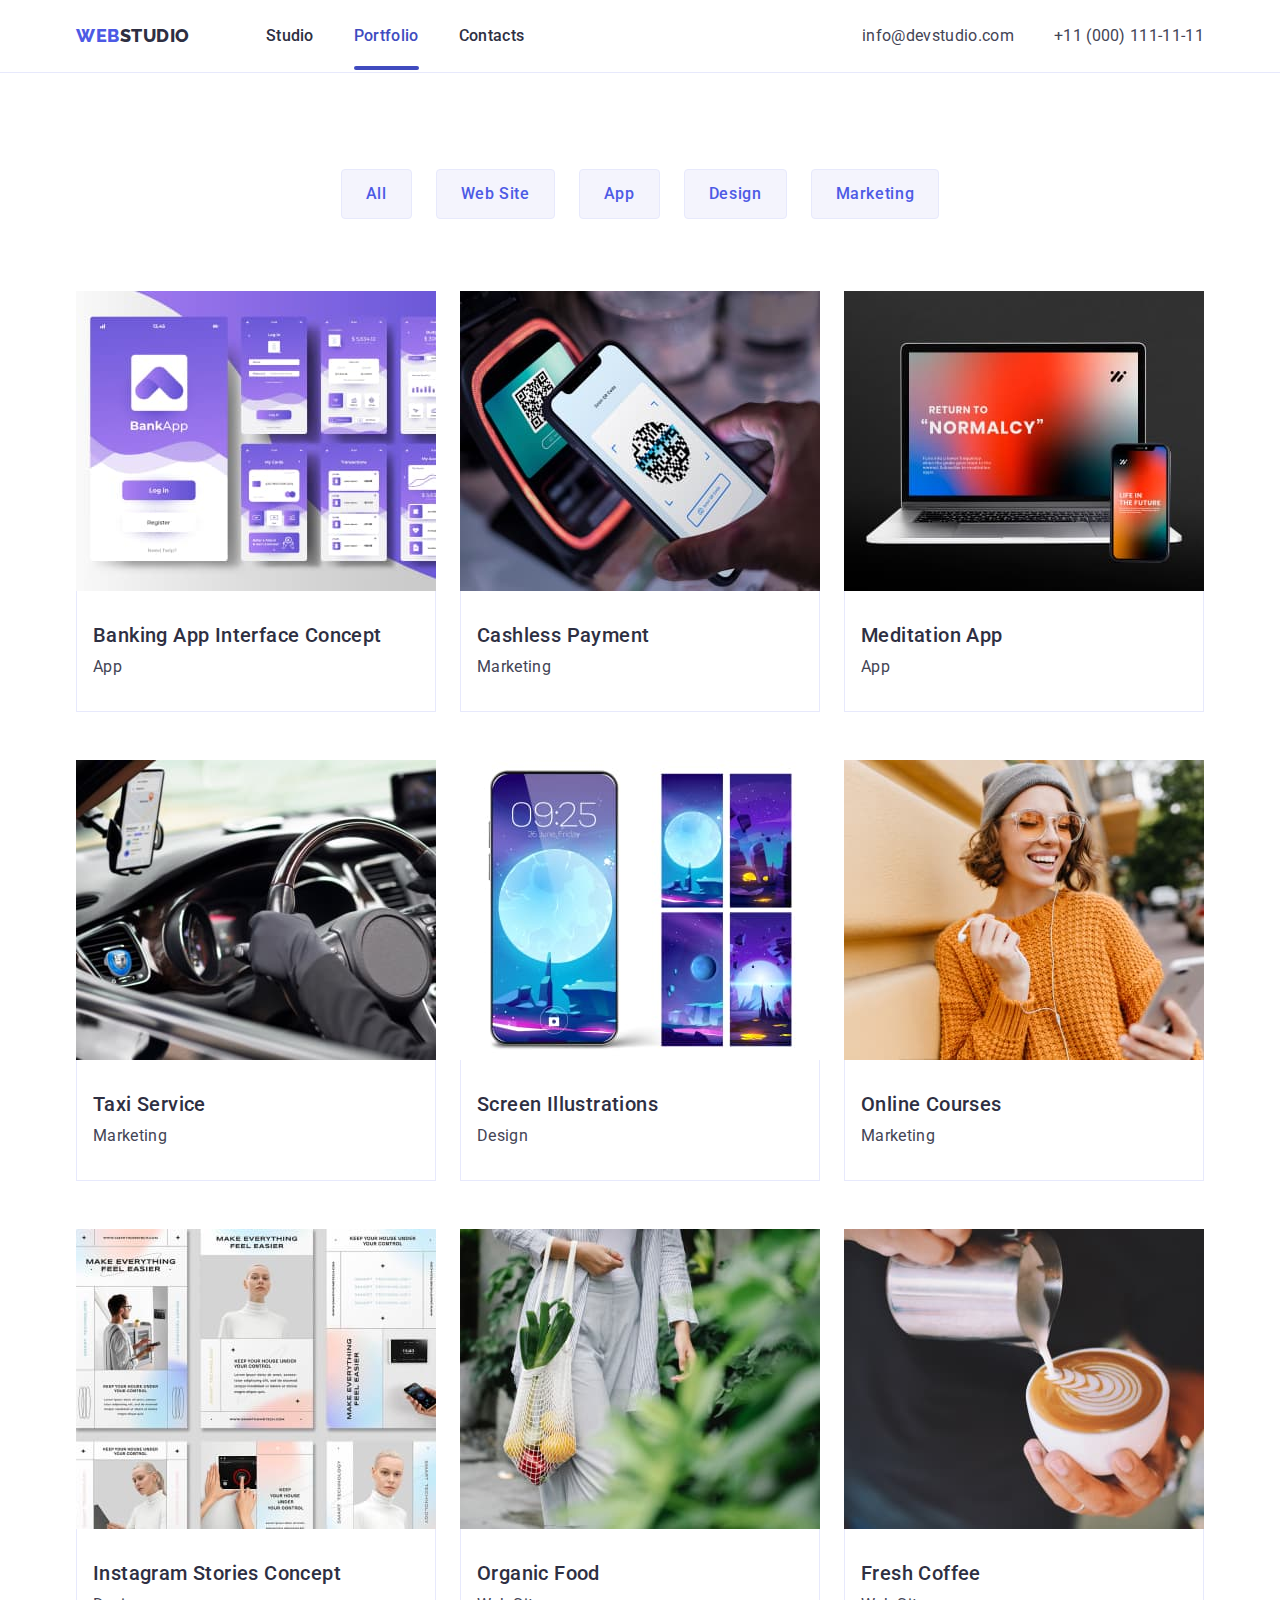
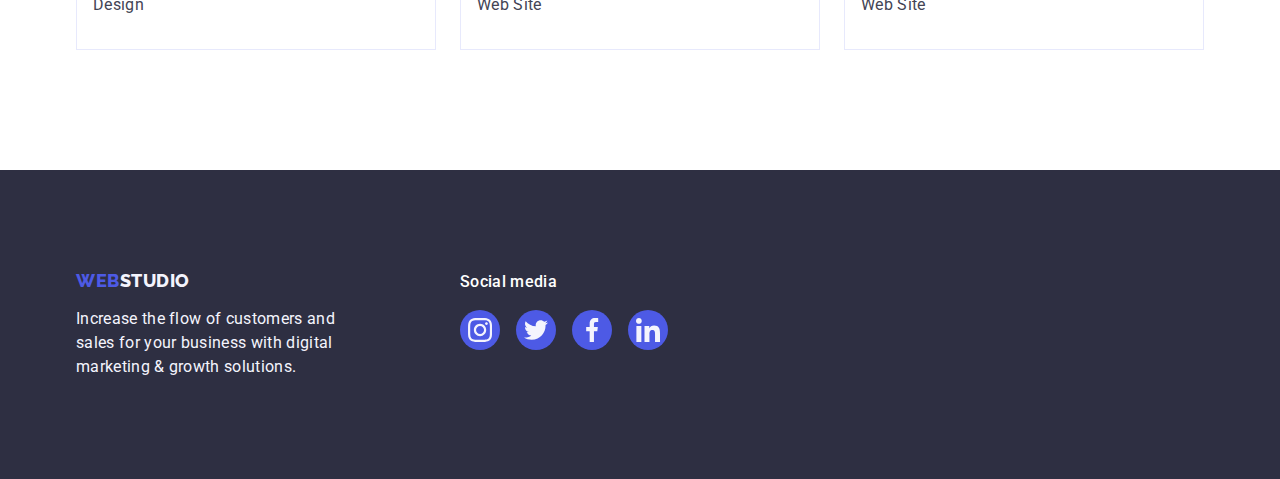
==== commit 102d5e55: "final" ====
--- a/portfolio.html
+++ b/portfolio.html
@@ -94,12 +94,17 @@
             </li>
             <li class="list-p-two-item">
               <a href="" class="port link">
-                <img
+                <div class="card-image">
+                  <img
                   src="./images/pimg2.jpg"
                   alt="image"
                   width="360"
                   class="display"
                 />
+                <p class="card-desc">14 Stylish and User-Friendly App Design Concepts · Task Manager App · Calorie Tracker App · Exotic Fruit Ecommerce App · Cloud Storage App</p>
+                
+                </div>
+                
                 <div class="list-p-two-con">
                   <h2 class="section-list">Cashless Payment</h2>
                   <p class="section-par">Marketing</p>
@@ -108,12 +113,17 @@
             </li>
             <li class="list-p-two-item">
               <a href="" class="port link">
-                <img
+                <div class="card-image">
+                  <img
                   src="./images/pimg3.jpg"
                   alt="image"
                   width="360"
                   class="display"
                 />
+                <p class="card-desc">14 Stylish and User-Friendly App Design Concepts · Task Manager App · Calorie Tracker App · Exotic Fruit Ecommerce App · Cloud Storage App</p>
+                
+                </div>
+                
                 <div class="list-p-two-con">
                   <h2 class="section-list">Meditation App</h2>
                   <p class="section-par">App</p>
@@ -122,12 +132,16 @@
             </li>
             <li class="list-p-two-item">
               <a href="" class="port link">
-                <img
+                <div class="card-image">
+                  <img
                   src="./images/pimg4.jpg"
                   alt="image"
                   width="360"
                   class="display"
                 />
+                <p class="card-desc">14 Stylish and User-Friendly App Design Concepts · Task Manager App · Calorie Tracker App · Exotic Fruit Ecommerce App · Cloud Storage App</p>
+                
+                </div>
                 <div class="list-p-two-con">
                   <h2 class="section-list">Taxi Service</h2>
                   <p class="section-par">Marketing</p>
@@ -136,12 +150,16 @@
             </li>
             <li class="list-p-two-item">
               <a href="" class="port link">
-                <img
+                <div class="card-image">
+                  <img
                   src="./images/pimg5.jpg"
                   alt="image"
                   width="360"
                   class="display"
                 />
+                <p class="card-desc">14 Stylish and User-Friendly App Design Concepts · Task Manager App · Calorie Tracker App · Exotic Fruit Ecommerce App · Cloud Storage App</p>
+                
+                </div>
                 <div class="list-p-two-con">
                   <h2 class="section-list">Screen Illustrations</h2>
                   <p class="section-par">Design</p>
@@ -150,12 +168,16 @@
             </li>
             <li class="list-p-two-item">
               <a href="" class="port link">
-                <img
+                <div class="card-image">
+                  <img
                   src="./images/pimg6.jpg"
                   alt="image"
                   width="360"
                   class="display"
                 />
+                <p class="card-desc">14 Stylish and User-Friendly App Design Concepts · Task Manager App · Calorie Tracker App · Exotic Fruit Ecommerce App · Cloud Storage App</p>
+                
+                </div>
                 <div class="list-p-two-con">
                   <h2 class="section-list">Online Courses</h2>
                   <p class="section-par">Marketing</p>
@@ -164,12 +186,16 @@
             </li>
             <li class="list-p-two-item">
               <a href="" class="port link">
-                <img
+                <div class="card-image">
+                  <img
                   src="./images/pimg7.jpg"
                   alt="image"
                   width="360"
                   class="display"
                 />
+                <p class="card-desc">14 Stylish and User-Friendly App Design Concepts · Task Manager App · Calorie Tracker App · Exotic Fruit Ecommerce App · Cloud Storage App</p>
+                
+                </div>
                 <div class="list-p-two-con">
                   <h2 class="section-list">Instagram Stories Concept</h2>
                   <p class="section-par">Design</p>
@@ -178,12 +204,16 @@
             </li>
             <li class="list-p-two-item">
               <a href="" class="port link">
-                <img
+                <div class="card-image">
+                  <img
                   src="./images/pimg8.jpg"
                   alt="image"
                   width="360"
                   class="display"
                 />
+                <p class="card-desc">14 Stylish and User-Friendly App Design Concepts · Task Manager App · Calorie Tracker App · Exotic Fruit Ecommerce App · Cloud Storage App</p>
+                
+                </div>
                 <div class="list-p-two-con">
                   <h2 class="section-list">Organic Food</h2>
                   <p class="section-par">Web Site</p>
@@ -192,12 +222,16 @@
             </li>
             <li class="list-p-two-item">
               <a href="" class="port link">
-                <img
+                <div class="card-image">
+                  <img
                   src="./images/pimg9.jpg"
                   alt="image"
                   width="360"
                   class="display"
                 />
+                <p class="card-desc">14 Stylish and User-Friendly App Design Concepts · Task Manager App · Calorie Tracker App · Exotic Fruit Ecommerce App · Cloud Storage App</p>
+                
+                </div>
                 <div class="list-p-two-con">
                   <h2 class="section-list">Fresh Coffee</h2>
                   <p class="section-par">Web Site</p>
--- a/css/styles.css
+++ b/css/styles.css
@@ -528,10 +528,25 @@
 .port{
   transition: box-shadow 250ms cubic-bezier(0.4, 0, 0.2, 1);
 }
-.port:hover .card-desc{
+.port:hover .card-desc,
+.port:focus .card-desc{
   transform: translateY(0%);
 }
 .card-image{
  position: relative; 
  overflow: hidden;
 }
+.card-desc {
+  position: absolute;
+  top: 0;
+  font-size: 16px;
+  line-height: 1.5;
+  letter-spacing: 0.02em;
+  color: var(--fotcolor);
+  padding: 40px 32px;
+  background-color: var(--blue);
+  height: 100%;
+  width: 100%;
+  transform: translateY(100%);
+  transition: transform 250ms cubic-bezier(0.4, 0, 0.2, 1);
+}
